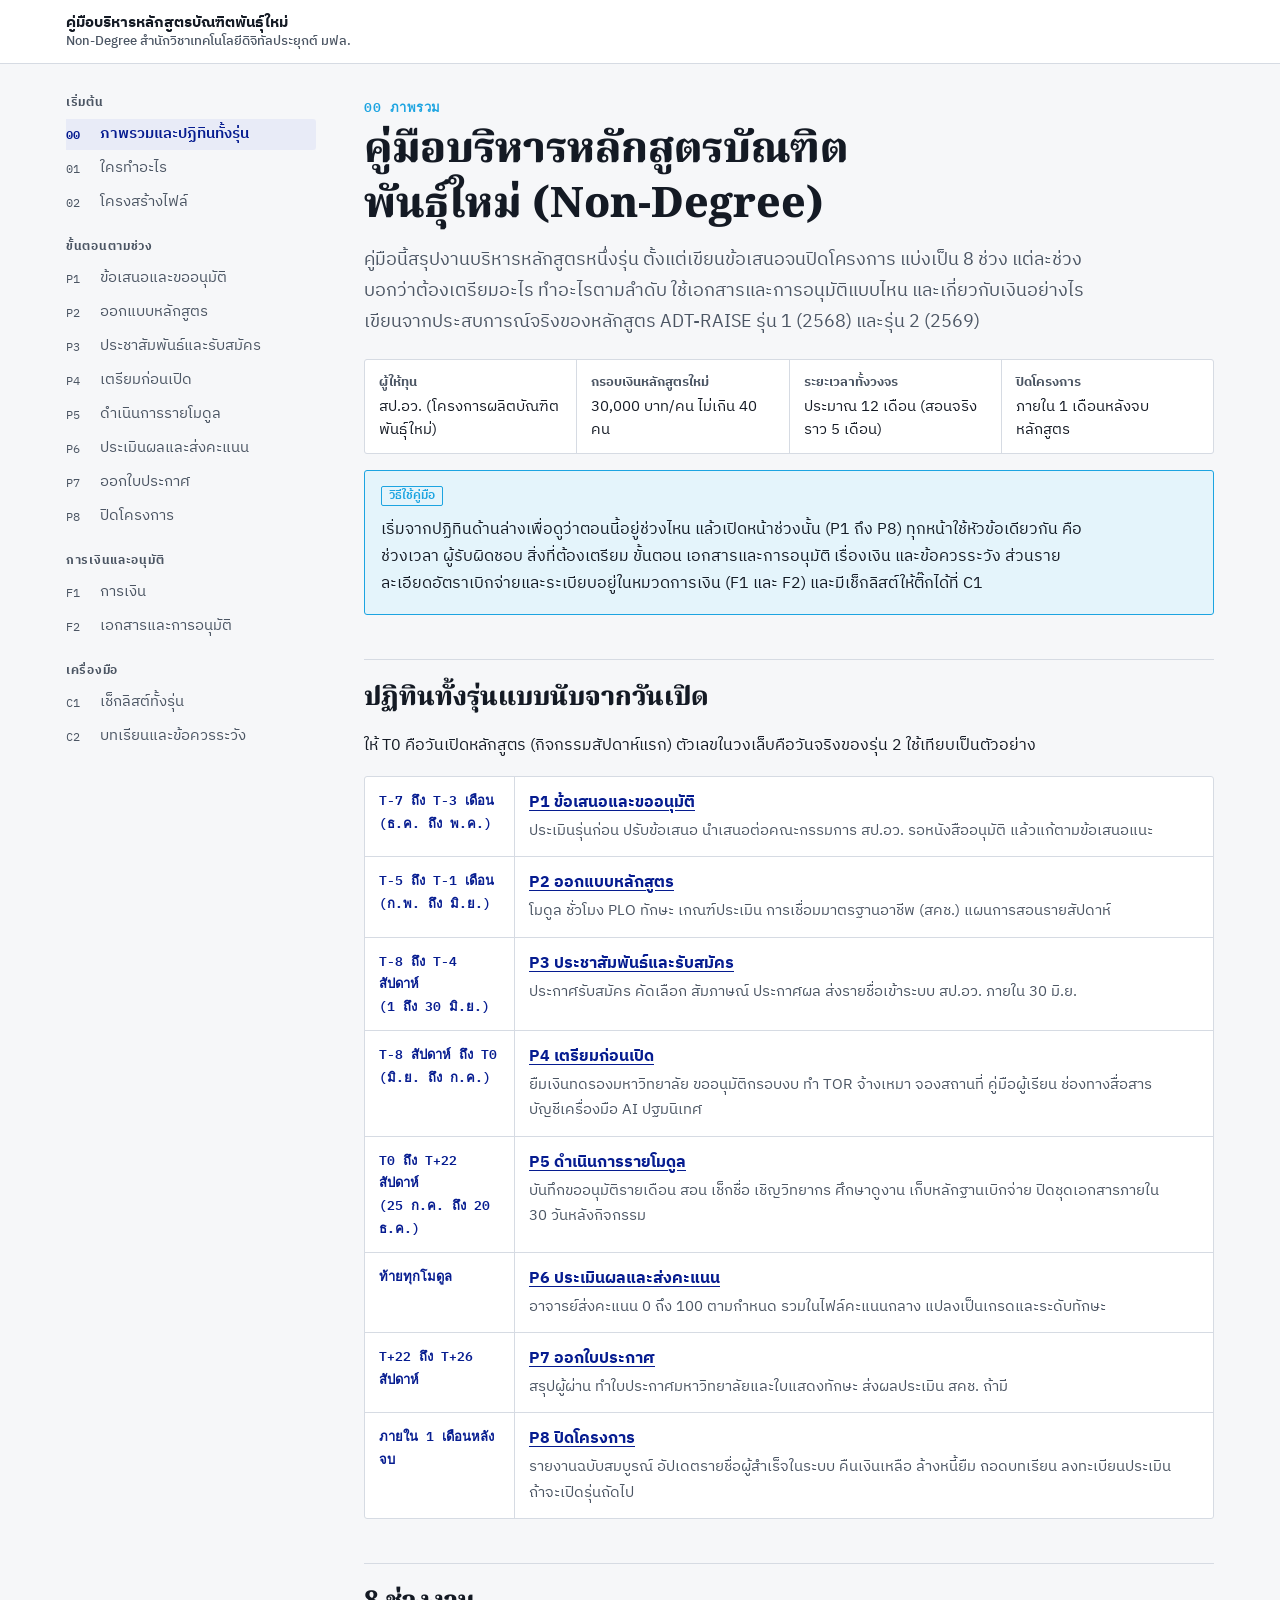
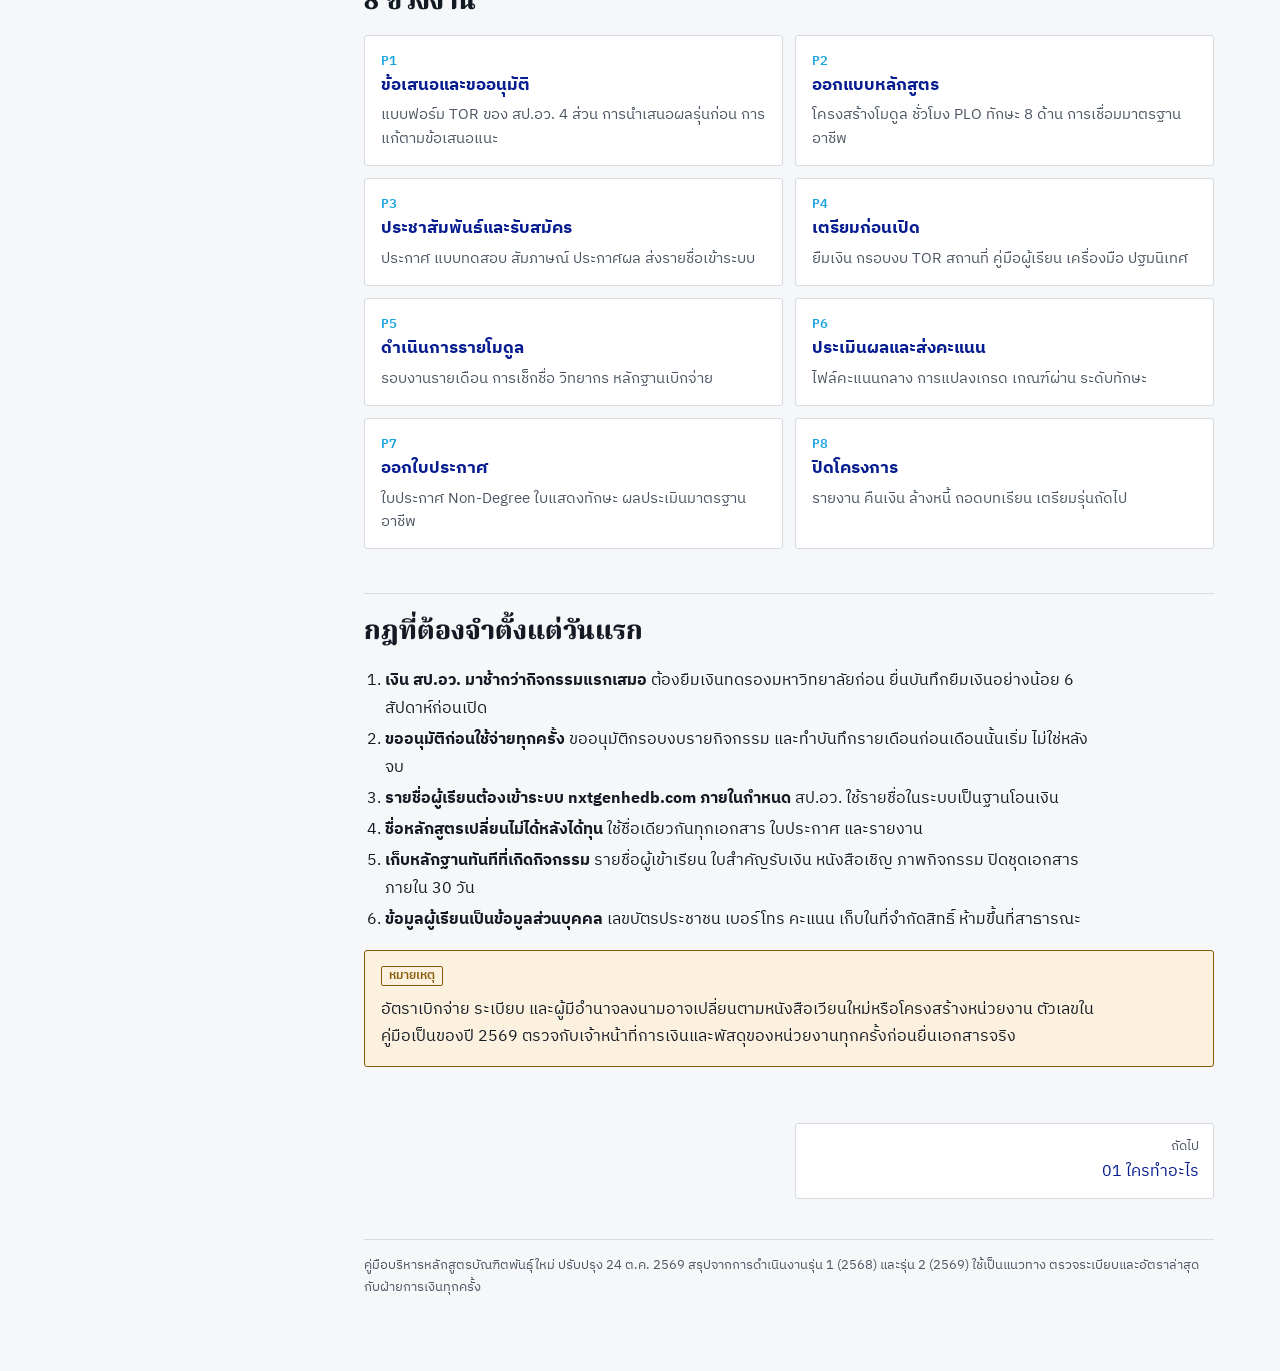
==== index.html @ ff574d3f "Initial handbook: ND program management guide (P1-P8, finance, approvals, checklist) Co-Authored-By:" ====
<!doctype html>
<html lang="th">
<head>
<meta charset="utf-8">
<meta name="viewport" content="width=device-width, initial-scale=1">
<title>คู่มือบริหารหลักสูตรบัณฑิตพันธุ์ใหม่</title>
<meta name="description" content="00 ภาพรวมและปฏิทินทั้งรุ่น">
<link rel="preconnect" href="https://fonts.googleapis.com">
<link rel="preconnect" href="https://fonts.gstatic.com" crossorigin>
<link rel="stylesheet" href="https://fonts.googleapis.com/css2?family=IBM+Plex+Mono:wght@400;600&family=IBM+Plex+Sans+Thai:wght@400;500;600;700&family=Noto+Serif+Thai:wght@600;800&display=swap">
<link rel="stylesheet" href="style.css">
</head>
<body>
<header class="top"><div class="top-in">
  <a class="brand" href="index.html">คู่มือบริหารหลักสูตรบัณฑิตพันธุ์ใหม่<span>Non-Degree สำนักวิชาเทคโนโลยีดิจิทัลประยุกต์ มฟล.</span></a>
  <button class="menu-btn" type="button" aria-expanded="false" aria-controls="side">สารบัญ</button>
</div></header>
<div class="shell">
<nav class="side" id="side" aria-label="สารบัญ">
<div class="grp">เริ่มต้น</div><ol>
<li><a href="index.html" aria-current="page"><span class="n">00</span><span>ภาพรวมและปฏิทินทั้งรุ่น</span></a></li>
<li><a href="roles.html"><span class="n">01</span><span>ใครทำอะไร</span></a></li>
<li><a href="files.html"><span class="n">02</span><span>โครงสร้างไฟล์</span></a></li>
</ol>
<div class="grp">ขั้นตอนตามช่วง</div><ol>
<li><a href="p1-proposal.html"><span class="n">P1</span><span>ข้อเสนอและขออนุมัติ</span></a></li>
<li><a href="p2-design.html"><span class="n">P2</span><span>ออกแบบหลักสูตร</span></a></li>
<li><a href="p3-admission.html"><span class="n">P3</span><span>ประชาสัมพันธ์และรับสมัคร</span></a></li>
<li><a href="p4-prelaunch.html"><span class="n">P4</span><span>เตรียมก่อนเปิด</span></a></li>
<li><a href="p5-operation.html"><span class="n">P5</span><span>ดำเนินการรายโมดูล</span></a></li>
<li><a href="p6-assessment.html"><span class="n">P6</span><span>ประเมินผลและส่งคะแนน</span></a></li>
<li><a href="p7-certificate.html"><span class="n">P7</span><span>ออกใบประกาศ</span></a></li>
<li><a href="p8-closeout.html"><span class="n">P8</span><span>ปิดโครงการ</span></a></li>
</ol>
<div class="grp">การเงินและอนุมัติ</div><ol>
<li><a href="finance.html"><span class="n">F1</span><span>การเงิน</span></a></li>
<li><a href="approvals.html"><span class="n">F2</span><span>เอกสารและการอนุมัติ</span></a></li>
</ol>
<div class="grp">เครื่องมือ</div><ol>
<li><a href="checklist.html"><span class="n">C1</span><span>เช็กลิสต์ทั้งรุ่น</span></a></li>
<li><a href="lessons.html"><span class="n">C2</span><span>บทเรียนและข้อควรระวัง</span></a></li>
</ol>
</nav>
<main>
<div class="eyebrow">00 ภาพรวม</div>
<h1>คู่มือบริหารหลักสูตรบัณฑิตพันธุ์ใหม่ (Non-Degree)</h1>
<p class="lede">คู่มือนี้สรุปงานบริหารหลักสูตรหนึ่งรุ่น ตั้งแต่เขียนข้อเสนอจนปิดโครงการ แบ่งเป็น 8 ช่วง แต่ละช่วงบอกว่าต้องเตรียมอะไร ทำอะไรตามลำดับ ใช้เอกสารและการอนุมัติแบบไหน และเกี่ยวกับเงินอย่างไร เขียนจากประสบการณ์จริงของหลักสูตร ADT-RAISE รุ่น 1 (2568) และรุ่น 2 (2569)</p>

<div class="strip">
  <div><div class="k">ผู้ให้ทุน</div><div class="v">สป.อว. (โครงการผลิตบัณฑิตพันธุ์ใหม่)</div></div>
  <div><div class="k">กรอบเงินหลักสูตรใหม่</div><div class="v">30,000 บาท/คน ไม่เกิน 40 คน</div></div>
  <div><div class="k">ระยะเวลาทั้งวงจร</div><div class="v">ประมาณ 12 เดือน (สอนจริงราว 5 เดือน)</div></div>
  <div><div class="k">ปิดโครงการ</div><div class="v">ภายใน 1 เดือนหลังจบหลักสูตร</div></div>
</div>

<div class="box info">
  <span class="lbl sky">วิธีใช้คู่มือ</span>
  <p>เริ่มจากปฏิทินด้านล่างเพื่อดูว่าตอนนี้อยู่ช่วงไหน แล้วเปิดหน้าช่วงนั้น (P1 ถึง P8) ทุกหน้าใช้หัวข้อเดียวกัน คือ ช่วงเวลา ผู้รับผิดชอบ สิ่งที่ต้องเตรียม ขั้นตอน เอกสารและการอนุมัติ เรื่องเงิน และข้อควรระวัง ส่วนรายละเอียดอัตราเบิกจ่ายและระเบียบอยู่ในหมวดการเงิน (F1 และ F2) และมีเช็กลิสต์ให้ติ๊กได้ที่ C1</p>
</div>

<h2>ปฏิทินทั้งรุ่นแบบนับจากวันเปิด</h2>
<p>ให้ T0 คือวันเปิดหลักสูตร (กิจกรรมสัปดาห์แรก) ตัวเลขในวงเล็บคือวันจริงของรุ่น 2 ใช้เทียบเป็นตัวอย่าง</p>
<div class="tl">
  <div class="tl-row"><div class="tl-when">T-7 ถึง T-3 เดือน<br>(ธ.ค. ถึง พ.ค.)</div><div class="tl-what"><a href="p1-proposal.html">P1 ข้อเสนอและขออนุมัติ</a><p>ประเมินรุ่นก่อน ปรับข้อเสนอ นำเสนอต่อคณะกรรมการ สป.อว. รอหนังสืออนุมัติ แล้วแก้ตามข้อเสนอแนะ</p></div></div>
  <div class="tl-row"><div class="tl-when">T-5 ถึง T-1 เดือน<br>(ก.พ. ถึง มิ.ย.)</div><div class="tl-what"><a href="p2-design.html">P2 ออกแบบหลักสูตร</a><p>โมดูล ชั่วโมง PLO ทักษะ เกณฑ์ประเมิน การเชื่อมมาตรฐานอาชีพ (สคช.) แผนการสอนรายสัปดาห์</p></div></div>
  <div class="tl-row"><div class="tl-when">T-8 ถึง T-4 สัปดาห์<br>(1 ถึง 30 มิ.ย.)</div><div class="tl-what"><a href="p3-admission.html">P3 ประชาสัมพันธ์และรับสมัคร</a><p>ประกาศรับสมัคร คัดเลือก สัมภาษณ์ ประกาศผล ส่งรายชื่อเข้าระบบ สป.อว. ภายใน 30 มิ.ย.</p></div></div>
  <div class="tl-row"><div class="tl-when">T-8 สัปดาห์ ถึง T0<br>(มิ.ย. ถึง ก.ค.)</div><div class="tl-what"><a href="p4-prelaunch.html">P4 เตรียมก่อนเปิด</a><p>ยืมเงินทดรองมหาวิทยาลัย ขออนุมัติกรอบงบ ทำ TOR จ้างเหมา จองสถานที่ คู่มือผู้เรียน ช่องทางสื่อสาร บัญชีเครื่องมือ AI ปฐมนิเทศ</p></div></div>
  <div class="tl-row"><div class="tl-when">T0 ถึง T+22 สัปดาห์<br>(25 ก.ค. ถึง 20 ธ.ค.)</div><div class="tl-what"><a href="p5-operation.html">P5 ดำเนินการรายโมดูล</a><p>บันทึกขออนุมัติรายเดือน สอน เช็กชื่อ เชิญวิทยากร ศึกษาดูงาน เก็บหลักฐานเบิกจ่าย ปิดชุดเอกสารภายใน 30 วันหลังกิจกรรม</p></div></div>
  <div class="tl-row"><div class="tl-when">ท้ายทุกโมดูล</div><div class="tl-what"><a href="p6-assessment.html">P6 ประเมินผลและส่งคะแนน</a><p>อาจารย์ส่งคะแนน 0 ถึง 100 ตามกำหนด รวมในไฟล์คะแนนกลาง แปลงเป็นเกรดและระดับทักษะ</p></div></div>
  <div class="tl-row"><div class="tl-when">T+22 ถึง T+26 สัปดาห์</div><div class="tl-what"><a href="p7-certificate.html">P7 ออกใบประกาศ</a><p>สรุปผู้ผ่าน ทำใบประกาศมหาวิทยาลัยและใบแสดงทักษะ ส่งผลประเมิน สคช. ถ้ามี</p></div></div>
  <div class="tl-row"><div class="tl-when">ภายใน 1 เดือนหลังจบ</div><div class="tl-what"><a href="p8-closeout.html">P8 ปิดโครงการ</a><p>รายงานฉบับสมบูรณ์ อัปเดตรายชื่อผู้สำเร็จในระบบ คืนเงินเหลือ ล้างหนี้ยืม ถอดบทเรียน ลงทะเบียนประเมินถ้าจะเปิดรุ่นถัดไป</p></div></div>
</div>

<h2>8 ช่วงงาน</h2>
<div class="cards">
  <a class="card" href="p1-proposal.html"><span class="n">P1</span><b>ข้อเสนอและขออนุมัติ</b><span>แบบฟอร์ม TOR ของ สป.อว. 4 ส่วน การนำเสนอผลรุ่นก่อน การแก้ตามข้อเสนอแนะ</span></a>
  <a class="card" href="p2-design.html"><span class="n">P2</span><b>ออกแบบหลักสูตร</b><span>โครงสร้างโมดูล ชั่วโมง PLO ทักษะ 8 ด้าน การเชื่อมมาตรฐานอาชีพ</span></a>
  <a class="card" href="p3-admission.html"><span class="n">P3</span><b>ประชาสัมพันธ์และรับสมัคร</b><span>ประกาศ แบบทดสอบ สัมภาษณ์ ประกาศผล ส่งรายชื่อเข้าระบบ</span></a>
  <a class="card" href="p4-prelaunch.html"><span class="n">P4</span><b>เตรียมก่อนเปิด</b><span>ยืมเงิน กรอบงบ TOR สถานที่ คู่มือผู้เรียน เครื่องมือ ปฐมนิเทศ</span></a>
  <a class="card" href="p5-operation.html"><span class="n">P5</span><b>ดำเนินการรายโมดูล</b><span>รอบงานรายเดือน การเช็กชื่อ วิทยากร หลักฐานเบิกจ่าย</span></a>
  <a class="card" href="p6-assessment.html"><span class="n">P6</span><b>ประเมินผลและส่งคะแนน</b><span>ไฟล์คะแนนกลาง การแปลงเกรด เกณฑ์ผ่าน ระดับทักษะ</span></a>
  <a class="card" href="p7-certificate.html"><span class="n">P7</span><b>ออกใบประกาศ</b><span>ใบประกาศ Non-Degree ใบแสดงทักษะ ผลประเมินมาตรฐานอาชีพ</span></a>
  <a class="card" href="p8-closeout.html"><span class="n">P8</span><b>ปิดโครงการ</b><span>รายงาน คืนเงิน ล้างหนี้ ถอดบทเรียน เตรียมรุ่นถัดไป</span></a>
</div>

<h2>กฎที่ต้องจำตั้งแต่วันแรก</h2>
<ol>
  <li><b>เงิน สป.อว. มาช้ากว่ากิจกรรมแรกเสมอ</b> ต้องยืมเงินทดรองมหาวิทยาลัยก่อน ยื่นบันทึกยืมเงินอย่างน้อย 6 สัปดาห์ก่อนเปิด</li>
  <li><b>ขออนุมัติก่อนใช้จ่ายทุกครั้ง</b> ขออนุมัติกรอบงบรายกิจกรรม และทำบันทึกรายเดือนก่อนเดือนนั้นเริ่ม ไม่ใช่หลังจบ</li>
  <li><b>รายชื่อผู้เรียนต้องเข้าระบบ nxtgenhedb.com ภายในกำหนด</b> สป.อว. ใช้รายชื่อในระบบเป็นฐานโอนเงิน</li>
  <li><b>ชื่อหลักสูตรเปลี่ยนไม่ได้หลังได้ทุน</b> ใช้ชื่อเดียวกันทุกเอกสาร ใบประกาศ และรายงาน</li>
  <li><b>เก็บหลักฐานทันทีที่เกิดกิจกรรม</b> รายชื่อผู้เข้าเรียน ใบสำคัญรับเงิน หนังสือเชิญ ภาพกิจกรรม ปิดชุดเอกสารภายใน 30 วัน</li>
  <li><b>ข้อมูลผู้เรียนเป็นข้อมูลส่วนบุคคล</b> เลขบัตรประชาชน เบอร์โทร คะแนน เก็บในที่จำกัดสิทธิ์ ห้ามขึ้นที่สาธารณะ</li>
</ol>

<div class="box warn">
  <span class="lbl warn">หมายเหตุ</span>
  <p>อัตราเบิกจ่าย ระเบียบ และผู้มีอำนาจลงนามอาจเปลี่ยนตามหนังสือเวียนใหม่หรือโครงสร้างหน่วยงาน ตัวเลขในคู่มือเป็นของปี 2569 ตรวจกับเจ้าหน้าที่การเงินและพัสดุของหน่วยงานทุกครั้งก่อนยื่นเอกสารจริง</p>
</div>
<nav class="pn" aria-label="หน้าก่อนและถัดไป">
<a class="next" href="roles.html"><small>ถัดไป</small>01 ใครทำอะไร</a>
</nav>
<footer>คู่มือบริหารหลักสูตรบัณฑิตพันธุ์ใหม่ ปรับปรุง 24 ต.ค. 2569 สรุปจากการดำเนินงานรุ่น 1 (2568) และรุ่น 2 (2569) ใช้เป็นแนวทาง ตรวจระเบียบและอัตราล่าสุดกับฝ่ายการเงินทุกครั้ง</footer>
</main>
</div>
<script>
(function () {
  var b = document.querySelector('.menu-btn'), s = document.getElementById('side');
  if (b && s) b.addEventListener('click', function () {
    var o = s.classList.toggle('open'); b.setAttribute('aria-expanded', o ? 'true' : 'false');
  });
})();
</script>

</body>
</html>
---- style.css ----
/* คู่มือบริหารหลักสูตรบัณฑิตพันธุ์ใหม่
   Layout: sidebar index of phases on wide screens, single reading column on phones.
   Brand accent = ADT navy (#061C90) with sky (#1CA4E1) as secondary. Corners 2-4px, no shadows. */
:root {
  --paper: #f6f7f9;
  --sheet: #ffffff;
  --ink: #141a24;
  --ink-soft: #4b5563;
  --rule: #d6dbe3;
  --accent: #061c90;
  --accent-tint: #e8ebf7;
  --sky: #1ca4e1;
  --sky-tint: #e4f4fb;
  --warn: #8a5a0b;
  --warn-tint: #fbf1de;
  --bad: #a3322a;
  --bad-tint: #f8e4e2;
  --ok: #276b49;
  --ok-tint: #e3f2ea;
  --f-display: "Noto Serif Thai", "Thonburi", Georgia, serif;
  --f-body: "IBM Plex Sans Thai", "Sukhumvit Set", "Leelawadee UI", system-ui, sans-serif;
  --f-mono: "IBM Plex Mono", ui-monospace, "SF Mono", Menlo, monospace;
}
@media (prefers-color-scheme: dark) {
  :root:not([data-theme="light"]) {
    --paper: #0f141b; --sheet: #161d26; --ink: #e6ebf1; --ink-soft: #a5b0bd; --rule: #2a3442;
    --accent: #8ea2ff; --accent-tint: #1a2140; --sky: #5cc3ef; --sky-tint: #13303d;
    --warn: #e2b766; --warn-tint: #33280f; --bad: #ee8f86; --bad-tint: #3a1d1a;
    --ok: #6cc59a; --ok-tint: #15301f;
    color-scheme: dark;
  }
}
:root[data-theme="dark"] {
  --paper: #0f141b; --sheet: #161d26; --ink: #e6ebf1; --ink-soft: #a5b0bd; --rule: #2a3442;
  --accent: #8ea2ff; --accent-tint: #1a2140; --sky: #5cc3ef; --sky-tint: #13303d;
  --warn: #e2b766; --warn-tint: #33280f; --bad: #ee8f86; --bad-tint: #3a1d1a;
  --ok: #6cc59a; --ok-tint: #15301f;
  color-scheme: dark;
}

* { box-sizing: border-box; }
html { -webkit-text-size-adjust: 100%; }
body {
  margin: 0; background: var(--paper); color: var(--ink);
  font-family: var(--f-body); font-size: 16px; line-height: 1.75;
}
a { color: var(--accent); text-underline-offset: 3px; }
a:focus-visible, button:focus-visible, input:focus-visible, summary:focus-visible { outline: 2px solid var(--sky); outline-offset: 2px; }
code, .mono { font-family: var(--f-mono); font-size: .88em; }
code { background: var(--accent-tint); padding: 1px 5px; border-radius: 2px; overflow-wrap: anywhere; }

/* Top bar */
.top { border-bottom: 1px solid var(--rule); background: var(--sheet); }
.top-in { max-width: 1180px; margin: 0 auto; padding: 12px 16px; display: flex; gap: 16px; align-items: center; justify-content: space-between; }
.brand { text-decoration: none; color: var(--ink); font-weight: 700; font-size: 15px; line-height: 1.4; }
.brand span { display: block; font-weight: 500; font-size: 12.5px; color: var(--ink-soft); }
.menu-btn { display: none; border: 1px solid var(--rule); background: var(--sheet); color: var(--ink); font: inherit; font-size: 14px; padding: 4px 12px; border-radius: 3px; cursor: pointer; }

/* Shell */
.shell { max-width: 1180px; margin: 0 auto; padding: 0 16px; display: grid; grid-template-columns: 250px minmax(0, 1fr); gap: 48px; }
nav.side { position: sticky; top: 0; align-self: start; max-height: 100vh; overflow-y: auto; padding: 28px 0 40px; font-size: 14.5px; }
nav.side .grp { font-size: 12px; font-weight: 700; letter-spacing: .06em; color: var(--ink-soft); margin: 18px 0 6px; }
nav.side .grp:first-child { margin-top: 0; }
nav.side ol { list-style: none; margin: 0; padding: 0; }
nav.side a { display: grid; grid-template-columns: 34px 1fr; padding: 5px 8px; margin-left: -8px; text-decoration: none; color: var(--ink-soft); border-radius: 3px; line-height: 1.45; }
nav.side a .n { font-family: var(--f-mono); font-size: 12px; padding-top: 2px; }
nav.side a:hover { color: var(--accent); }
nav.side a[aria-current="page"] { background: var(--accent-tint); color: var(--accent); font-weight: 600; }
@media (max-width: 920px) {
  .shell { grid-template-columns: minmax(0, 1fr); gap: 0; }
  .menu-btn { display: inline-block; }
  nav.side { display: none; position: static; max-height: none; padding: 16px 0; border-bottom: 1px solid var(--rule); }
  nav.side.open { display: block; }
}

main { min-width: 0; padding: 32px 0 72px; }
.eyebrow { font-family: var(--f-mono); font-size: 13px; color: var(--sky); font-weight: 600; letter-spacing: .04em; }
h1 { font-family: var(--f-display); font-weight: 800; font-size: clamp(28px, 4.6vw, 42px); line-height: 1.3; margin: 6px 0 12px; text-wrap: balance; }
.lede { font-size: 17.5px; color: var(--ink-soft); max-width: 68ch; margin: 0 0 8px; }
h2 { font-family: var(--f-display); font-weight: 800; font-size: clamp(21px, 2.8vw, 26px); line-height: 1.4; margin: 44px 0 10px; padding-top: 20px; border-top: 1px solid var(--rule); text-wrap: balance; }
h3 { font-size: 17.5px; margin: 26px 0 8px; font-weight: 700; }
p, li { max-width: 72ch; }
ul, ol { padding-left: 1.3em; }
li { margin: 3px 0; }
.small { font-size: 14px; color: var(--ink-soft); }

/* Phase summary strip */
.strip { display: grid; grid-template-columns: repeat(4, minmax(0, 1fr)); border: 1px solid var(--rule); background: var(--rule); gap: 1px; margin: 22px 0 6px; border-radius: 3px; overflow: hidden; }
.strip > div { background: var(--sheet); padding: 12px 14px; }
.strip .k { font-size: 12.5px; font-weight: 700; color: var(--ink-soft); }
.strip .v { font-size: 15px; line-height: 1.5; margin-top: 2px; }
@media (max-width: 720px) { .strip { grid-template-columns: minmax(0, 1fr) minmax(0, 1fr); } }

/* Labels: 1px framed */
.lbl { display: inline-block; font-size: 12px; font-weight: 600; line-height: 1.5; padding: 0 7px; border: 1px solid currentColor; border-radius: 2px; vertical-align: 2px; white-space: nowrap; }
.lbl.navy { color: var(--accent); }
.lbl.sky { color: var(--sky); }
.lbl.warn { color: var(--warn); }
.lbl.bad { color: var(--bad); }
.lbl.ok { color: var(--ok); }

/* Callouts: framed box, label on top */
.box { border: 1px solid var(--rule); background: var(--sheet); border-radius: 3px; padding: 12px 16px; margin: 16px 0; font-size: 15.5px; }
.box > .lbl { margin-bottom: 6px; }
.box p { margin: 4px 0; }
.box ul { margin: 4px 0; }
.box.warn { border-color: var(--warn); background: var(--warn-tint); }
.box.bad { border-color: var(--bad); background: var(--bad-tint); }
.box.info { border-color: var(--sky); background: var(--sky-tint); }

/* Steps */
.steps { list-style: none; padding: 0; margin: 12px 0; counter-reset: st; }
.steps > li { counter-increment: st; display: grid; grid-template-columns: 40px minmax(0, 1fr); gap: 14px; padding: 12px 0; border-top: 1px solid var(--rule); max-width: none; }
.steps > li:last-child { border-bottom: 1px solid var(--rule); }
.steps > li::before { content: counter(st); font-family: var(--f-mono); font-weight: 600; font-size: 14px; width: 32px; height: 32px; border: 1px solid var(--accent); color: var(--accent); border-radius: 3px; display: grid; place-items: center; }
.steps b { display: block; font-size: 16px; }
.steps .d { color: var(--ink-soft); font-size: 15px; margin-top: 2px; }
.steps .d ul { margin: 4px 0; }

/* Tables */
.tbl { overflow-x: auto; border: 1px solid var(--rule); border-radius: 3px; background: var(--sheet); margin: 12px 0; }
table { border-collapse: collapse; width: 100%; font-size: 14.5px; }
th, td { padding: 9px 12px; text-align: left; border-bottom: 1px solid var(--rule); vertical-align: top; }
th { font-size: 13px; font-weight: 700; color: var(--ink-soft); background: var(--paper); }
tr:last-child td { border-bottom: 0; }
td.r, th.r { text-align: right; white-space: nowrap; font-family: var(--f-mono); }
td.nw { white-space: nowrap; }

/* Timeline (overview) */
.tl { border: 1px solid var(--rule); border-radius: 3px; background: var(--sheet); margin: 14px 0; }
.tl-row { display: grid; grid-template-columns: 150px minmax(0, 1fr); border-bottom: 1px solid var(--rule); }
.tl-row:last-child { border-bottom: 0; }
.tl-when { padding: 12px 14px; font-family: var(--f-mono); font-size: 13px; color: var(--accent); font-weight: 600; border-right: 1px solid var(--rule); }
.tl-what { padding: 12px 14px; }
.tl-what a { font-weight: 700; }
.tl-what p { margin: 2px 0 0; font-size: 14.5px; color: var(--ink-soft); }
@media (max-width: 560px) { .tl-row { grid-template-columns: minmax(0, 1fr); } .tl-when { border-right: 0; padding-bottom: 0; } }

/* Phase cards on index */
.cards { display: grid; grid-template-columns: repeat(2, minmax(0, 1fr)); gap: 12px; margin: 14px 0; }
.card { display: block; border: 1px solid var(--rule); border-radius: 3px; background: var(--sheet); padding: 14px 16px; text-decoration: none; color: var(--ink); }
.card:hover { border-color: var(--accent); }
.card .n { font-family: var(--f-mono); font-size: 12.5px; color: var(--sky); font-weight: 600; }
.card b { display: block; font-size: 16.5px; margin: 2px 0 4px; color: var(--accent); }
.card span { font-size: 14.5px; color: var(--ink-soft); line-height: 1.6; display: block; }
@media (max-width: 640px) { .cards { grid-template-columns: minmax(0, 1fr); } }

/* File tree */
pre.tree { background: var(--sheet); border: 1px solid var(--rule); border-radius: 3px; padding: 14px 16px; overflow-x: auto; font-family: var(--f-mono); font-size: 13.5px; line-height: 1.7; margin: 12px 0; }
pre.tree .c { color: var(--ink-soft); }

/* Checklist */
.ck { list-style: none; padding: 0; margin: 8px 0 18px; border: 1px solid var(--rule); border-radius: 3px; background: var(--sheet); }
.ck li { border-bottom: 1px solid var(--rule); margin: 0; max-width: none; }
.ck li:last-child { border-bottom: 0; }
.ck label { display: grid; grid-template-columns: 22px minmax(0, 1fr); gap: 10px; padding: 9px 14px; cursor: pointer; font-size: 15px; line-height: 1.6; }
.ck input { width: 17px; height: 17px; margin: 4px 0 0; accent-color: var(--accent); }
.ck input:checked + span { color: var(--ink-soft); text-decoration: line-through; text-decoration-color: var(--rule); }
.ck .when { font-family: var(--f-mono); font-size: 12px; color: var(--sky); margin-left: 6px; white-space: nowrap; }
.ck-tools { display: flex; flex-wrap: wrap; gap: 10px; align-items: center; margin: 8px 0 0; font-size: 14px; color: var(--ink-soft); }
.ck-tools button { border: 1px solid var(--rule); background: var(--sheet); color: var(--ink); font: inherit; font-size: 13.5px; padding: 3px 12px; border-radius: 3px; cursor: pointer; }

/* Prev / next */
.pn { display: grid; grid-template-columns: 1fr 1fr; gap: 12px; margin-top: 56px; }
.pn a { border: 1px solid var(--rule); border-radius: 3px; padding: 12px 14px; text-decoration: none; background: var(--sheet); }
.pn a:hover { border-color: var(--accent); }
.pn small { display: block; color: var(--ink-soft); font-size: 12.5px; }
.pn .next { text-align: right; grid-column: 2; }
footer { border-top: 1px solid var(--rule); margin-top: 40px; padding-top: 14px; font-size: 13px; color: var(--ink-soft); }

@media print {
  .top, nav.side, .pn, .ck-tools { display: none !important; }
  .shell { display: block; }
  body { background: #fff; }
}
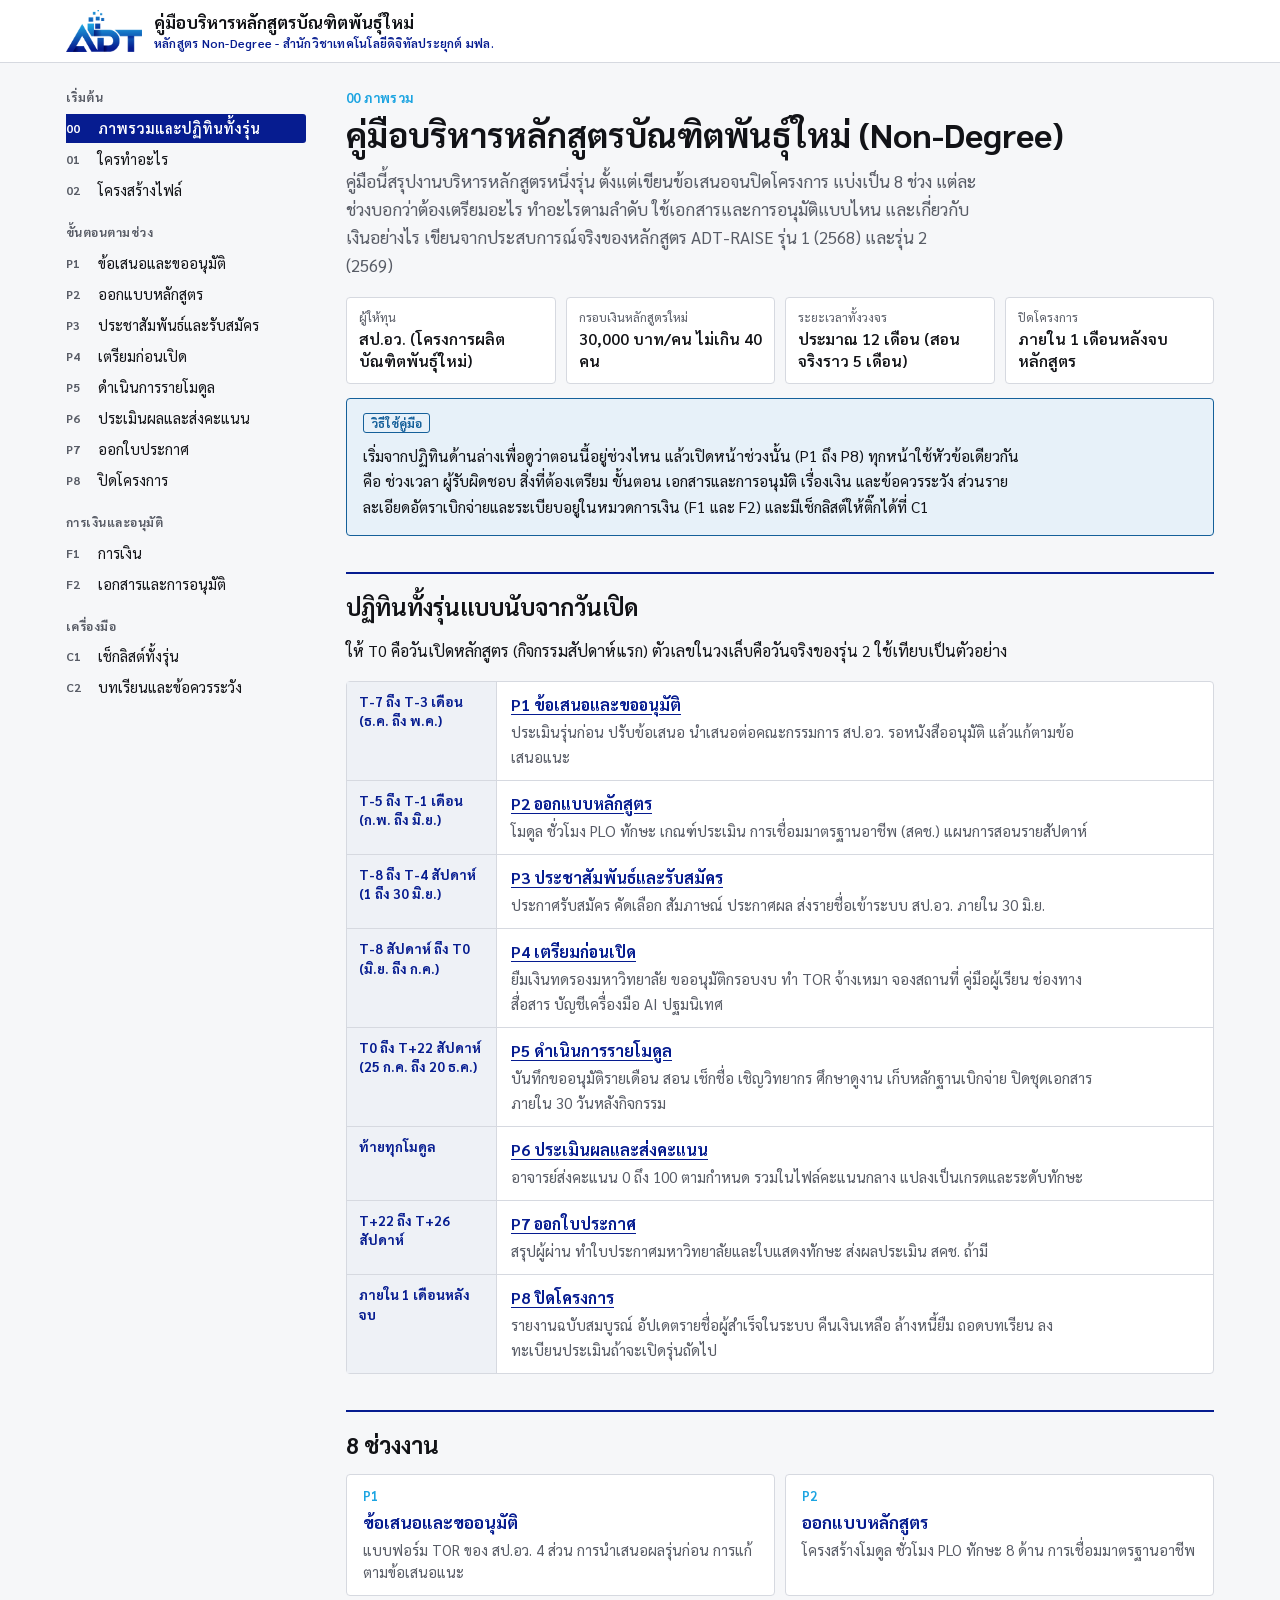
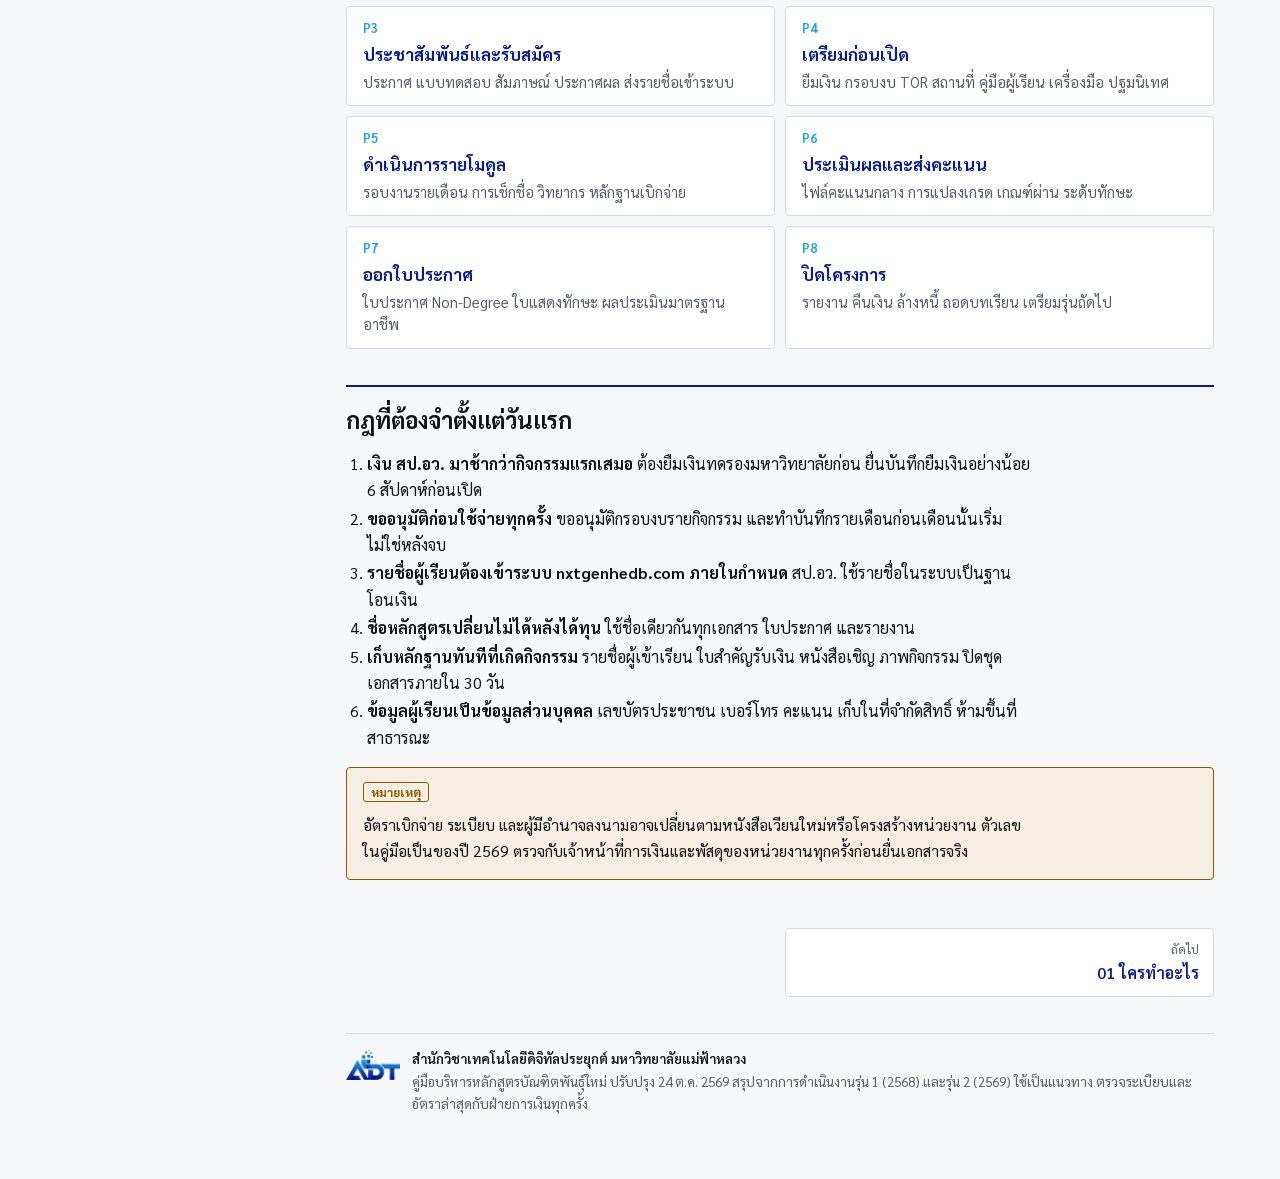
==== commit 63de1e59: "Use EC/ADT theme (Sarabun, ADT CI colors) and add ADT school logo Co-Authored-By: Claude Opus 5.5 <n" ====
--- a/index.html
+++ b/index.html
@@ -7,13 +7,17 @@
 <meta name="description" content="00 ภาพรวมและปฏิทินทั้งรุ่น">
 <link rel="preconnect" href="https://fonts.googleapis.com">
 <link rel="preconnect" href="https://fonts.gstatic.com" crossorigin>
-<link rel="stylesheet" href="https://fonts.googleapis.com/css2?family=IBM+Plex+Mono:wght@400;600&family=IBM+Plex+Sans+Thai:wght@400;500;600;700&family=Noto+Serif+Thai:wght@600;800&display=swap">
+<link rel="stylesheet" href="https://fonts.googleapis.com/css2?family=Sarabun:wght@400;600;700&display=swap">
 <link rel="stylesheet" href="style.css">
+<link rel="icon" type="image/png" href="assets/ADTlogo.png">
 </head>
 <body>
 <header class="top"><div class="top-in">
-  <a class="brand" href="index.html">คู่มือบริหารหลักสูตรบัณฑิตพันธุ์ใหม่<span>Non-Degree สำนักวิชาเทคโนโลยีดิจิทัลประยุกต์ มฟล.</span></a>
-  <button class="menu-btn" type="button" aria-expanded="false" aria-controls="side">สารบัญ</button>
+  <a class="brand" href="index.html">
+    <img class="logo" src="assets/ADTlogo.png" alt="สำนักวิชาเทคโนโลยีดิจิทัลประยุกต์ มฟล." onerror="this.style.display='none'">
+    <div><div class="t">คู่มือบริหารหลักสูตรบัณฑิตพันธุ์ใหม่</div><div class="org">หลักสูตร Non-Degree - สำนักวิชาเทคโนโลยีดิจิทัลประยุกต์ มฟล.</div></div>
+  </a>
+  <button class="btn quiet menu-btn" type="button" aria-expanded="false" aria-controls="side">สารบัญ</button>
 </div></header>
 <div class="shell">
 <nav class="side" id="side" aria-label="สารบัญ">
@@ -100,7 +104,7 @@
 <nav class="pn" aria-label="หน้าก่อนและถัดไป">
 <a class="next" href="roles.html"><small>ถัดไป</small>01 ใครทำอะไร</a>
 </nav>
-<footer>คู่มือบริหารหลักสูตรบัณฑิตพันธุ์ใหม่ ปรับปรุง 24 ต.ค. 2569 สรุปจากการดำเนินงานรุ่น 1 (2568) และรุ่น 2 (2569) ใช้เป็นแนวทาง ตรวจระเบียบและอัตราล่าสุดกับฝ่ายการเงินทุกครั้ง</footer>
+<footer><img src="assets/ADTlogo.png" alt="" onerror="this.style.display='none'"><div><b>สำนักวิชาเทคโนโลยีดิจิทัลประยุกต์ มหาวิทยาลัยแม่ฟ้าหลวง</b><br>คู่มือบริหารหลักสูตรบัณฑิตพันธุ์ใหม่ ปรับปรุง 24 ต.ค. 2569 สรุปจากการดำเนินงานรุ่น 1 (2568) และรุ่น 2 (2569) ใช้เป็นแนวทาง ตรวจระเบียบและอัตราล่าสุดกับฝ่ายการเงินทุกครั้ง</div></footer>
 </main>
 </div>
 <script>
--- a/style.css
+++ b/style.css
@@ -1,175 +1,179 @@
 /* คู่มือบริหารหลักสูตรบัณฑิตพันธุ์ใหม่
-   Layout: sidebar index of phases on wide screens, single reading column on phones.
-   Brand accent = ADT navy (#061C90) with sky (#1CA4E1) as secondary. Corners 2-4px, no shadows. */
+   Theme shared with the EC-MFU Form Helper (raw/36_LLMEthic/webapp-js/src/app.css):
+   ADT School CI navy #061C90, sky #1CA4E1, Sarabun, 4px corners, no shadows. */
 :root {
-  --paper: #f6f7f9;
-  --sheet: #ffffff;
-  --ink: #141a24;
-  --ink-soft: #4b5563;
-  --rule: #d6dbe3;
-  --accent: #061c90;
-  --accent-tint: #e8ebf7;
-  --sky: #1ca4e1;
-  --sky-tint: #e4f4fb;
-  --warn: #8a5a0b;
-  --warn-tint: #fbf1de;
-  --bad: #a3322a;
-  --bad-tint: #f8e4e2;
-  --ok: #276b49;
-  --ok-tint: #e3f2ea;
-  --f-display: "Noto Serif Thai", "Thonburi", Georgia, serif;
-  --f-body: "IBM Plex Sans Thai", "Sukhumvit Set", "Leelawadee UI", system-ui, sans-serif;
-  --f-mono: "IBM Plex Mono", ui-monospace, "SF Mono", Menlo, monospace;
+  --bg: #f6f7f9; --panel: #ffffff; --ink: #121317; --muted: #585c66; --line: #d6d9e0;
+  --accent: #061c90; --accent-ink: #ffffff; --accent2: #1ca4e1; --soft: #eef1f6;
+  --ok: #176b3a; --ok-bg: #eef3f0; --warn: #8a5a00; --warn-bg: #f4efe2;
+  --todo: #a01b2e; --todo-bg: #f8e9eb; --info: #15609a; --info-bg: #e7f1f9;
+  --radius: 4px; --radius-sm: 3px;
 }
 @media (prefers-color-scheme: dark) {
   :root:not([data-theme="light"]) {
-    --paper: #0f141b; --sheet: #161d26; --ink: #e6ebf1; --ink-soft: #a5b0bd; --rule: #2a3442;
-    --accent: #8ea2ff; --accent-tint: #1a2140; --sky: #5cc3ef; --sky-tint: #13303d;
-    --warn: #e2b766; --warn-tint: #33280f; --bad: #ee8f86; --bad-tint: #3a1d1a;
-    --ok: #6cc59a; --ok-tint: #15301f;
+    --bg: #0f1116; --panel: #171a21; --ink: #e9ebf0; --muted: #9aa0ad; --line: #2b2f3a;
+    --accent: #5aa9e6; --accent-ink: #0f1116; --accent2: #1ca4e1; --soft: #1e222b;
+    --ok: #8fd3a5; --ok-bg: #1d3325; --warn: #f0c46a; --warn-bg: #3a2e14;
+    --todo: #f2a1ac; --todo-bg: #3a1f26; --info: #9cd0f2; --info-bg: #15283a;
     color-scheme: dark;
   }
 }
 :root[data-theme="dark"] {
-  --paper: #0f141b; --sheet: #161d26; --ink: #e6ebf1; --ink-soft: #a5b0bd; --rule: #2a3442;
-  --accent: #8ea2ff; --accent-tint: #1a2140; --sky: #5cc3ef; --sky-tint: #13303d;
-  --warn: #e2b766; --warn-tint: #33280f; --bad: #ee8f86; --bad-tint: #3a1d1a;
-  --ok: #6cc59a; --ok-tint: #15301f;
+  --bg: #0f1116; --panel: #171a21; --ink: #e9ebf0; --muted: #9aa0ad; --line: #2b2f3a;
+  --accent: #5aa9e6; --accent-ink: #0f1116; --accent2: #1ca4e1; --soft: #1e222b;
+  --ok: #8fd3a5; --ok-bg: #1d3325; --warn: #f0c46a; --warn-bg: #3a2e14;
+  --todo: #f2a1ac; --todo-bg: #3a1f26; --info: #9cd0f2; --info-bg: #15283a;
   color-scheme: dark;
 }
 
 * { box-sizing: border-box; }
+html, body { margin: 0; }
 html { -webkit-text-size-adjust: 100%; }
-body {
-  margin: 0; background: var(--paper); color: var(--ink);
-  font-family: var(--f-body); font-size: 16px; line-height: 1.75;
+body { background: var(--bg); color: var(--ink); font-family: "Sarabun", "TH Sarabun New", system-ui, sans-serif; font-size: 16px; line-height: 1.65; }
+button, input { font: inherit; color: inherit; }
+a { color: var(--accent); text-underline-offset: 3px; }
+a:focus-visible, button:focus-visible, input:focus-visible { outline: 2px solid var(--accent2); outline-offset: 2px; }
+code { font-family: ui-monospace, "SF Mono", Menlo, monospace; font-size: .86em; background: var(--soft); padding: 1px 5px; border-radius: var(--radius-sm); overflow-wrap: anywhere; }
+.mono { font-variant-numeric: tabular-nums; }
+
+/* Header (same structure as EC header.top) */
+header.top { position: sticky; top: 0; z-index: 10; background: var(--panel); border-bottom: 1px solid var(--line); }
+.top-in { max-width: 1180px; margin: 0 auto; display: flex; flex-wrap: wrap; gap: 8px 16px; align-items: center; justify-content: space-between; padding: 10px 16px; }
+.brand { display: flex; align-items: center; gap: 12px; text-decoration: none; color: var(--ink); min-width: 0; }
+.brand .logo { height: 42px; width: auto; display: block; flex: none; }
+.brand .t { font-size: 17px; font-weight: 700; line-height: 1.35; }
+.brand .org { color: var(--accent); font-size: 12px; font-weight: 600; letter-spacing: .02em; margin-top: 1px; line-height: 1.4; }
+.btn { display: inline-block; white-space: nowrap; text-decoration: none; border: 1px solid var(--accent); background: transparent; color: var(--accent); border-radius: var(--radius); padding: 5px 12px; cursor: pointer; font-size: 14px; }
+.btn:hover, .btn.primary { background: var(--accent); color: var(--accent-ink); }
+.btn.quiet { border-color: var(--line); color: var(--muted); }
+.btn.quiet:hover { background: var(--soft); color: var(--ink); }
+.menu-btn { display: none; }
+@media (max-width: 560px) {
+  .top-in { flex-wrap: nowrap; padding: 8px 16px; }
+  .brand { gap: 10px; }
+  .brand .logo { height: 30px; }
+  .brand .t { font-size: 15px; }
+  .brand .org { font-size: 11px; }
 }
-a { color: var(--accent); text-underline-offset: 3px; }
-a:focus-visible, button:focus-visible, input:focus-visible, summary:focus-visible { outline: 2px solid var(--sky); outline-offset: 2px; }
-code, .mono { font-family: var(--f-mono); font-size: .88em; }
-code { background: var(--accent-tint); padding: 1px 5px; border-radius: 2px; overflow-wrap: anywhere; }
-
-/* Top bar */
-.top { border-bottom: 1px solid var(--rule); background: var(--sheet); }
-.top-in { max-width: 1180px; margin: 0 auto; padding: 12px 16px; display: flex; gap: 16px; align-items: center; justify-content: space-between; }
-.brand { text-decoration: none; color: var(--ink); font-weight: 700; font-size: 15px; line-height: 1.4; }
-.brand span { display: block; font-weight: 500; font-size: 12.5px; color: var(--ink-soft); }
-.menu-btn { display: none; border: 1px solid var(--rule); background: var(--sheet); color: var(--ink); font: inherit; font-size: 14px; padding: 4px 12px; border-radius: 3px; cursor: pointer; }
 
 /* Shell */
-.shell { max-width: 1180px; margin: 0 auto; padding: 0 16px; display: grid; grid-template-columns: 250px minmax(0, 1fr); gap: 48px; }
-nav.side { position: sticky; top: 0; align-self: start; max-height: 100vh; overflow-y: auto; padding: 28px 0 40px; font-size: 14.5px; }
-nav.side .grp { font-size: 12px; font-weight: 700; letter-spacing: .06em; color: var(--ink-soft); margin: 18px 0 6px; }
+.shell { max-width: 1180px; margin: 0 auto; padding: 0 16px; display: grid; grid-template-columns: 240px minmax(0, 1fr); gap: 40px; }
+nav.side { position: sticky; top: 64px; align-self: start; max-height: calc(100vh - 64px); overflow-y: auto; padding: 24px 0 40px; font-size: 14.5px; }
+nav.side .grp { font-size: 12px; font-weight: 700; letter-spacing: .04em; color: var(--muted); margin: 18px 0 6px; }
 nav.side .grp:first-child { margin-top: 0; }
 nav.side ol { list-style: none; margin: 0; padding: 0; }
-nav.side a { display: grid; grid-template-columns: 34px 1fr; padding: 5px 8px; margin-left: -8px; text-decoration: none; color: var(--ink-soft); border-radius: 3px; line-height: 1.45; }
-nav.side a .n { font-family: var(--f-mono); font-size: 12px; padding-top: 2px; }
-nav.side a:hover { color: var(--accent); }
-nav.side a[aria-current="page"] { background: var(--accent-tint); color: var(--accent); font-weight: 600; }
+nav.side a { display: grid; grid-template-columns: 32px 1fr; padding: 4px 8px; margin-left: -8px; text-decoration: none; color: var(--ink); border-radius: var(--radius-sm); line-height: 1.45; }
+nav.side a .n { font-size: 12px; font-weight: 700; color: var(--muted); padding-top: 2px; }
+nav.side a:hover { background: var(--soft); }
+nav.side a[aria-current="page"] { background: var(--accent); color: var(--accent-ink); font-weight: 600; }
+nav.side a[aria-current="page"] .n { color: var(--accent-ink); }
 @media (max-width: 920px) {
   .shell { grid-template-columns: minmax(0, 1fr); gap: 0; }
   .menu-btn { display: inline-block; }
-  nav.side { display: none; position: static; max-height: none; padding: 16px 0; border-bottom: 1px solid var(--rule); }
+  nav.side { display: none; position: static; max-height: none; padding: 14px 0; border-bottom: 1px solid var(--line); }
   nav.side.open { display: block; }
 }
 
-main { min-width: 0; padding: 32px 0 72px; }
-.eyebrow { font-family: var(--f-mono); font-size: 13px; color: var(--sky); font-weight: 600; letter-spacing: .04em; }
-h1 { font-family: var(--f-display); font-weight: 800; font-size: clamp(28px, 4.6vw, 42px); line-height: 1.3; margin: 6px 0 12px; text-wrap: balance; }
-.lede { font-size: 17.5px; color: var(--ink-soft); max-width: 68ch; margin: 0 0 8px; }
-h2 { font-family: var(--f-display); font-weight: 800; font-size: clamp(21px, 2.8vw, 26px); line-height: 1.4; margin: 44px 0 10px; padding-top: 20px; border-top: 1px solid var(--rule); text-wrap: balance; }
-h3 { font-size: 17.5px; margin: 26px 0 8px; font-weight: 700; }
-p, li { max-width: 72ch; }
+main { min-width: 0; padding: 24px 0 64px; }
+.eyebrow { font-size: 13px; color: var(--accent2); font-weight: 700; letter-spacing: .03em; }
+h1 { font-size: clamp(26px, 4vw, 34px); line-height: 1.3; margin: 4px 0 10px; text-wrap: balance; }
+.lede { font-size: 17px; color: var(--muted); max-width: 70ch; margin: 0 0 8px; }
+h2 { font-size: clamp(20px, 2.6vw, 23px); line-height: 1.4; margin: 36px 0 10px; padding-top: 16px; border-top: 2px solid var(--accent); text-wrap: balance; }
+h3 { font-size: 17px; margin: 22px 0 6px; }
+p, li { max-width: 74ch; }
 ul, ol { padding-left: 1.3em; }
-li { margin: 3px 0; }
-.small { font-size: 14px; color: var(--ink-soft); }
+li { margin: 2px 0; }
+.small { font-size: 14px; color: var(--muted); }
 
-/* Phase summary strip */
-.strip { display: grid; grid-template-columns: repeat(4, minmax(0, 1fr)); border: 1px solid var(--rule); background: var(--rule); gap: 1px; margin: 22px 0 6px; border-radius: 3px; overflow: hidden; }
-.strip > div { background: var(--sheet); padding: 12px 14px; }
-.strip .k { font-size: 12.5px; font-weight: 700; color: var(--ink-soft); }
-.strip .v { font-size: 15px; line-height: 1.5; margin-top: 2px; }
-@media (max-width: 720px) { .strip { grid-template-columns: minmax(0, 1fr) minmax(0, 1fr); } }
+/* Phase summary (EC .stats look) */
+.strip { display: grid; grid-template-columns: repeat(4, minmax(0, 1fr)); gap: 10px; margin: 18px 0 6px; }
+@media (max-width: 1060px) { .strip { grid-template-columns: repeat(2, minmax(0, 1fr)); } }
+.strip > div { background: var(--panel); border: 1px solid var(--line); border-radius: var(--radius); padding: 10px 12px; }
+.strip .k { font-size: 12px; color: var(--muted); }
+.strip .v { font-size: 15.5px; font-weight: 600; line-height: 1.45; }
 
 /* Labels: 1px framed */
-.lbl { display: inline-block; font-size: 12px; font-weight: 600; line-height: 1.5; padding: 0 7px; border: 1px solid currentColor; border-radius: 2px; vertical-align: 2px; white-space: nowrap; }
+.lbl { display: inline-block; font-size: 12px; font-weight: 700; line-height: 1.5; padding: 0 7px; border: 1px solid currentColor; border-radius: var(--radius-sm); vertical-align: 2px; white-space: nowrap; }
 .lbl.navy { color: var(--accent); }
-.lbl.sky { color: var(--sky); }
+.lbl.sky { color: var(--info); }
 .lbl.warn { color: var(--warn); }
-.lbl.bad { color: var(--bad); }
+.lbl.bad { color: var(--todo); }
 .lbl.ok { color: var(--ok); }
 
-/* Callouts: framed box, label on top */
-.box { border: 1px solid var(--rule); background: var(--sheet); border-radius: 3px; padding: 12px 16px; margin: 16px 0; font-size: 15.5px; }
+/* Callouts (EC card) */
+.box { background: var(--panel); border: 1px solid var(--line); border-radius: var(--radius); padding: 12px 16px; margin: 14px 0; font-size: 15.5px; }
 .box > .lbl { margin-bottom: 6px; }
-.box p { margin: 4px 0; }
-.box ul { margin: 4px 0; }
-.box.warn { border-color: var(--warn); background: var(--warn-tint); }
-.box.bad { border-color: var(--bad); background: var(--bad-tint); }
-.box.info { border-color: var(--sky); background: var(--sky-tint); }
+.box p, .box ul { margin: 4px 0; }
+.box.warn { border-color: var(--warn); background: var(--warn-bg); }
+.box.bad { border-color: var(--todo); background: var(--todo-bg); }
+.box.info { border-color: var(--info); background: var(--info-bg); }
 
-/* Steps */
-.steps { list-style: none; padding: 0; margin: 12px 0; counter-reset: st; }
-.steps > li { counter-increment: st; display: grid; grid-template-columns: 40px minmax(0, 1fr); gap: 14px; padding: 12px 0; border-top: 1px solid var(--rule); max-width: none; }
-.steps > li:last-child { border-bottom: 1px solid var(--rule); }
-.steps > li::before { content: counter(st); font-family: var(--f-mono); font-weight: 600; font-size: 14px; width: 32px; height: 32px; border: 1px solid var(--accent); color: var(--accent); border-radius: 3px; display: grid; place-items: center; }
-.steps b { display: block; font-size: 16px; }
-.steps .d { color: var(--ink-soft); font-size: 15px; margin-top: 2px; }
+/* Steps (EC guide numbering: filled square + connector line) */
+.steps { list-style: none; padding: 0; margin: 14px 0; counter-reset: st; }
+.steps > li { counter-increment: st; position: relative; padding: 0 0 16px 46px; max-width: none; margin: 0; }
+.steps > li::before { content: counter(st); position: absolute; left: 0; top: 0; width: 30px; height: 30px; border-radius: var(--radius);
+  background: var(--accent); color: var(--accent-ink); font-weight: 700; display: flex; align-items: center; justify-content: center; font-size: 15px; }
+.steps > li:not(:last-child)::after { content: ""; position: absolute; left: 14px; top: 34px; bottom: 2px; width: 2px; background: var(--line); }
+.steps b { display: block; font-size: 16.5px; line-height: 1.45; padding-top: 2px; }
+.steps .d { color: var(--muted); font-size: 15px; margin-top: 2px; }
 .steps .d ul { margin: 4px 0; }
 
 /* Tables */
-.tbl { overflow-x: auto; border: 1px solid var(--rule); border-radius: 3px; background: var(--sheet); margin: 12px 0; }
-table { border-collapse: collapse; width: 100%; font-size: 14.5px; }
-th, td { padding: 9px 12px; text-align: left; border-bottom: 1px solid var(--rule); vertical-align: top; }
-th { font-size: 13px; font-weight: 700; color: var(--ink-soft); background: var(--paper); }
+.tbl { overflow-x: auto; border: 1px solid var(--line); border-radius: var(--radius); background: var(--panel); margin: 12px 0; }
+table { border-collapse: collapse; width: 100%; font-size: 15px; }
+th, td { padding: 8px 10px; text-align: left; border-bottom: 1px solid var(--line); vertical-align: top; }
+th { font-size: 13px; font-weight: 600; color: var(--muted); background: var(--soft); }
 tr:last-child td { border-bottom: 0; }
-td.r, th.r { text-align: right; white-space: nowrap; font-family: var(--f-mono); }
+td.r, th.r { text-align: right; white-space: nowrap; font-variant-numeric: tabular-nums; }
 td.nw { white-space: nowrap; }
+@media (max-width: 560px) { td.nw { white-space: normal; min-width: 92px; } }
 
 /* Timeline (overview) */
-.tl { border: 1px solid var(--rule); border-radius: 3px; background: var(--sheet); margin: 14px 0; }
-.tl-row { display: grid; grid-template-columns: 150px minmax(0, 1fr); border-bottom: 1px solid var(--rule); }
+.tl { border: 1px solid var(--line); border-radius: var(--radius); background: var(--panel); margin: 14px 0; }
+.tl-row { display: grid; grid-template-columns: 150px minmax(0, 1fr); border-bottom: 1px solid var(--line); }
 .tl-row:last-child { border-bottom: 0; }
-.tl-when { padding: 12px 14px; font-family: var(--f-mono); font-size: 13px; color: var(--accent); font-weight: 600; border-right: 1px solid var(--rule); }
-.tl-what { padding: 12px 14px; }
+.tl-when { padding: 10px 12px; font-size: 13.5px; color: var(--accent); font-weight: 700; background: var(--soft); border-right: 1px solid var(--line); line-height: 1.45; }
+.tl-what { padding: 10px 14px; }
 .tl-what a { font-weight: 700; }
-.tl-what p { margin: 2px 0 0; font-size: 14.5px; color: var(--ink-soft); }
-@media (max-width: 560px) { .tl-row { grid-template-columns: minmax(0, 1fr); } .tl-when { border-right: 0; padding-bottom: 0; } }
+.tl-what p { margin: 2px 0 0; font-size: 15px; color: var(--muted); }
+@media (max-width: 560px) { .tl-row { grid-template-columns: minmax(0, 1fr); } .tl-when { border-right: 0; border-bottom: 1px solid var(--line); } }
 
 /* Phase cards on index */
-.cards { display: grid; grid-template-columns: repeat(2, minmax(0, 1fr)); gap: 12px; margin: 14px 0; }
-.card { display: block; border: 1px solid var(--rule); border-radius: 3px; background: var(--sheet); padding: 14px 16px; text-decoration: none; color: var(--ink); }
+.cards { display: grid; grid-template-columns: repeat(2, minmax(0, 1fr)); gap: 10px; margin: 14px 0; }
+.card { display: block; border: 1px solid var(--line); border-radius: var(--radius); background: var(--panel); padding: 12px 16px; text-decoration: none; color: var(--ink); }
 .card:hover { border-color: var(--accent); }
-.card .n { font-family: var(--f-mono); font-size: 12.5px; color: var(--sky); font-weight: 600; }
-.card b { display: block; font-size: 16.5px; margin: 2px 0 4px; color: var(--accent); }
-.card span { font-size: 14.5px; color: var(--ink-soft); line-height: 1.6; display: block; }
+.card .n { font-size: 12.5px; color: var(--accent2); font-weight: 700; }
+.card b { display: block; font-size: 17px; margin: 1px 0 3px; color: var(--accent); }
+.card span { font-size: 14.5px; color: var(--muted); line-height: 1.55; display: block; }
 @media (max-width: 640px) { .cards { grid-template-columns: minmax(0, 1fr); } }
 
 /* File tree */
-pre.tree { background: var(--sheet); border: 1px solid var(--rule); border-radius: 3px; padding: 14px 16px; overflow-x: auto; font-family: var(--f-mono); font-size: 13.5px; line-height: 1.7; margin: 12px 0; }
-pre.tree .c { color: var(--ink-soft); }
+pre.tree { background: var(--panel); border: 1px solid var(--line); border-radius: var(--radius); padding: 12px 16px; overflow-x: auto; font-family: ui-monospace, "SF Mono", Menlo, monospace; font-size: 13px; line-height: 1.75; margin: 12px 0; }
+pre.tree .c { color: var(--muted); font-family: "Sarabun", system-ui, sans-serif; font-size: 13.5px; }
 
 /* Checklist */
-.ck { list-style: none; padding: 0; margin: 8px 0 18px; border: 1px solid var(--rule); border-radius: 3px; background: var(--sheet); }
-.ck li { border-bottom: 1px solid var(--rule); margin: 0; max-width: none; }
+.ck { list-style: none; padding: 0; margin: 8px 0 18px; border: 1px solid var(--line); border-radius: var(--radius); background: var(--panel); }
+.ck li { border-bottom: 1px solid var(--line); margin: 0; max-width: none; }
 .ck li:last-child { border-bottom: 0; }
-.ck label { display: grid; grid-template-columns: 22px minmax(0, 1fr); gap: 10px; padding: 9px 14px; cursor: pointer; font-size: 15px; line-height: 1.6; }
+.ck label { display: grid; grid-template-columns: 22px minmax(0, 1fr); gap: 10px; padding: 8px 14px; cursor: pointer; font-size: 15.5px; line-height: 1.55; }
+.ck label:hover { background: var(--soft); }
 .ck input { width: 17px; height: 17px; margin: 4px 0 0; accent-color: var(--accent); }
-.ck input:checked + span { color: var(--ink-soft); text-decoration: line-through; text-decoration-color: var(--rule); }
-.ck .when { font-family: var(--f-mono); font-size: 12px; color: var(--sky); margin-left: 6px; white-space: nowrap; }
-.ck-tools { display: flex; flex-wrap: wrap; gap: 10px; align-items: center; margin: 8px 0 0; font-size: 14px; color: var(--ink-soft); }
-.ck-tools button { border: 1px solid var(--rule); background: var(--sheet); color: var(--ink); font: inherit; font-size: 13.5px; padding: 3px 12px; border-radius: 3px; cursor: pointer; }
+.ck input:checked + span { color: var(--muted); text-decoration: line-through; text-decoration-color: var(--line); }
+.ck .when { font-size: 12.5px; font-weight: 600; color: var(--info); margin-left: 8px; white-space: nowrap; }
+.ck-tools { display: flex; flex-wrap: wrap; gap: 10px; align-items: center; margin: 10px 0 0; font-size: 14px; color: var(--muted); }
 
 /* Prev / next */
-.pn { display: grid; grid-template-columns: 1fr 1fr; gap: 12px; margin-top: 56px; }
-.pn a { border: 1px solid var(--rule); border-radius: 3px; padding: 12px 14px; text-decoration: none; background: var(--sheet); }
+.pn { display: grid; grid-template-columns: 1fr 1fr; gap: 10px; margin-top: 48px; }
+.pn a { border: 1px solid var(--line); border-radius: var(--radius); padding: 10px 14px; text-decoration: none; background: var(--panel); font-weight: 600; }
 .pn a:hover { border-color: var(--accent); }
-.pn small { display: block; color: var(--ink-soft); font-size: 12.5px; }
+.pn small { display: block; color: var(--muted); font-size: 12.5px; font-weight: 400; }
 .pn .next { text-align: right; grid-column: 2; }
-footer { border-top: 1px solid var(--rule); margin-top: 40px; padding-top: 14px; font-size: 13px; color: var(--ink-soft); }
+
+footer { border-top: 1px solid var(--line); margin-top: 36px; padding-top: 14px; font-size: 13.5px; color: var(--muted); display: flex; gap: 12px; align-items: flex-start; }
+footer img { height: 30px; width: auto; flex: none; margin-top: 2px; }
+footer b { color: var(--ink); font-weight: 600; }
 
 @media print {
-  .top, nav.side, .pn, .ck-tools { display: none !important; }
+  header.top, nav.side, .pn, .ck-tools { display: none !important; }
   .shell { display: block; }
   body { background: #fff; }
 }
